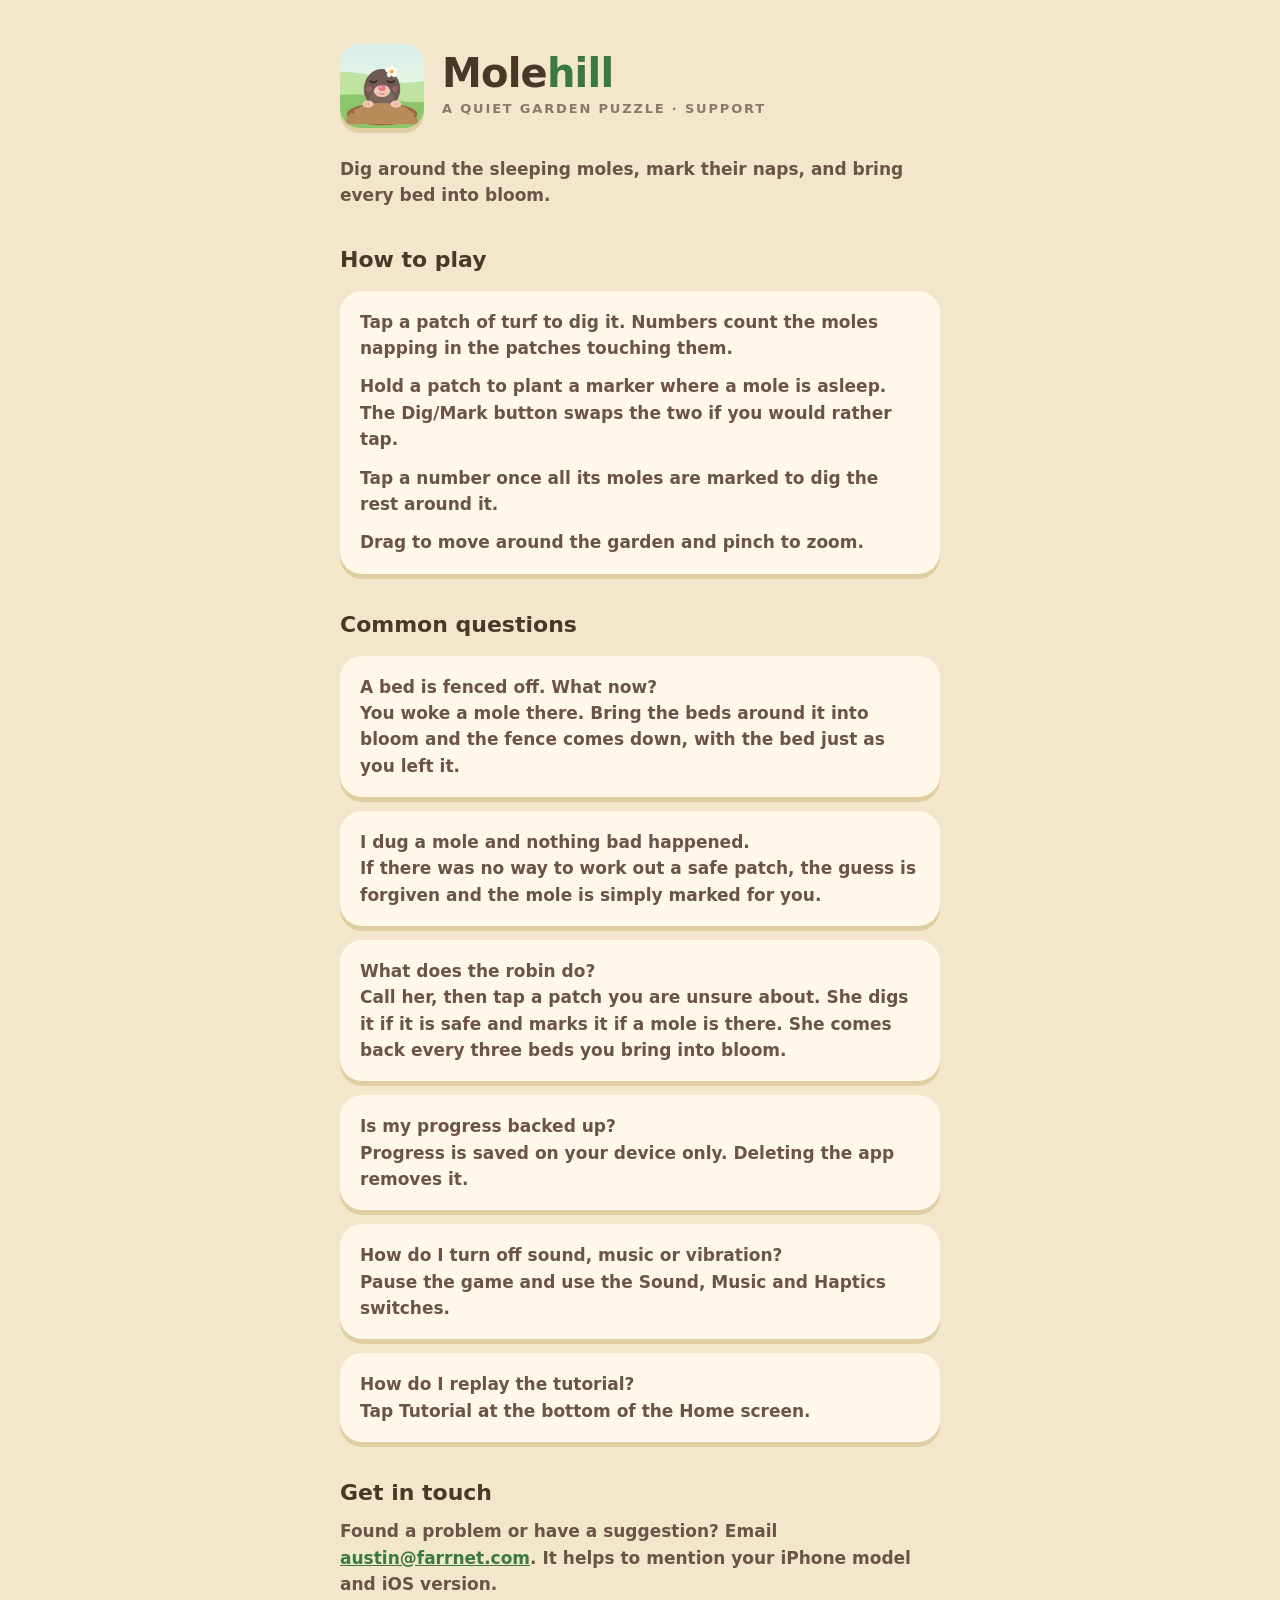
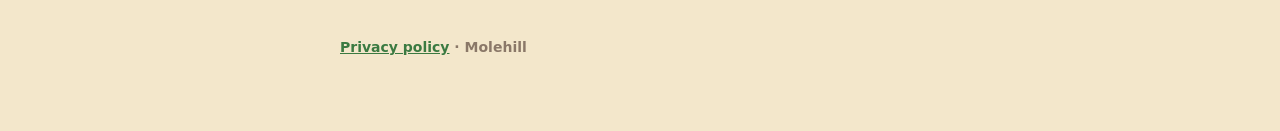
==== index.html @ 5e078b0b "Molehill support and privacy pages" ====
<!doctype html>
<html lang="en">
<head>
<meta charset="utf-8">
<meta name="viewport" content="width=device-width, initial-scale=1">
<title>Molehill – Support</title>
<link rel="stylesheet" href="style.css">
</head>
<body>
<main>
<header>
  <img src="icon.png" alt="Molehill app icon">
  <div><h1>Mole<span>hill</span></h1><p class="tag">A QUIET GARDEN PUZZLE · SUPPORT</p></div>
</header>

<p>Dig around the sleeping moles, mark their naps, and bring every bed into bloom.</p>

<h2>How to play</h2>
<div class="card">
  <p><strong>Tap</strong> a patch of turf to dig it. Numbers count the moles napping in the patches touching them.</p>
  <p><strong>Hold</strong> a patch to plant a marker where a mole is asleep. The Dig/Mark button swaps the two if you would rather tap.</p>
  <p><strong>Tap a number</strong> once all its moles are marked to dig the rest around it.</p>
  <p><strong>Drag</strong> to move around the garden and <strong>pinch</strong> to zoom.</p>
</div>

<h2>Common questions</h2>
<div class="card">
  <p><strong>A bed is fenced off. What now?</strong><br>You woke a mole there. Bring the beds around it into bloom and the fence comes down, with the bed just as you left it.</p>
</div>
<div class="card">
  <p><strong>I dug a mole and nothing bad happened.</strong><br>If there was no way to work out a safe patch, the guess is forgiven and the mole is simply marked for you.</p>
</div>
<div class="card">
  <p><strong>What does the robin do?</strong><br>Call her, then tap a patch you are unsure about. She digs it if it is safe and marks it if a mole is there. She comes back every three beds you bring into bloom.</p>
</div>
<div class="card">
  <p><strong>Is my progress backed up?</strong><br>Progress is saved on your device only. Deleting the app removes it.</p>
</div>
<div class="card">
  <p><strong>How do I turn off sound, music or vibration?</strong><br>Pause the game and use the Sound, Music and Haptics switches.</p>
</div>
<div class="card">
  <p><strong>How do I replay the tutorial?</strong><br>Tap Tutorial at the bottom of the Home screen.</p>
</div>

<h2>Get in touch</h2>
<p>Found a problem or have a suggestion? Email <a href="mailto:austin@farrnet.com">austin@farrnet.com</a>. It helps to mention your iPhone model and iOS version.</p>

<footer><a href="privacy.html">Privacy policy</a> · Molehill</footer>
</main>
</body>
</html>
---- style.css ----
:root { color-scheme: light; }
* { box-sizing: border-box; }
body { margin: 0; background: #F3E7CB; color: #4A3728; font: 600 17px/1.55 ui-rounded, "SF Pro Rounded", "Nunito", "Arial Rounded MT Bold", system-ui, sans-serif; }
main { max-width: 640px; margin: 0 auto; padding: 44px 20px 72px; }
header { display: flex; gap: 18px; align-items: center; margin-bottom: 28px; }
header img { width: 84px; height: 84px; border-radius: 20px; box-shadow: 0 5px 0 #E0CDA2; }
h1 { font-weight: 900; font-size: 40px; letter-spacing: -0.02em; line-height: 1; margin: 0; }
h1 span { color: #3A7A41; }
.tag { margin: 6px 0 0; font-size: 13px; font-weight: 800; letter-spacing: 0.14em; color: #8A7868; }
h2 { font-weight: 900; font-size: 22px; margin: 34px 0 8px; }
p, li { color: #6B5446; }
p { margin: 0 0 12px; }
a { color: #3A7A41; font-weight: 800; }
.card { background: #FFF8EA; border-radius: 22px; padding: 18px 20px; box-shadow: 0 5px 0 #E0CDA2; margin: 14px 0; }
.card p:last-child { margin-bottom: 0; }
footer { margin-top: 40px; font-size: 14px; color: #8A7868; }
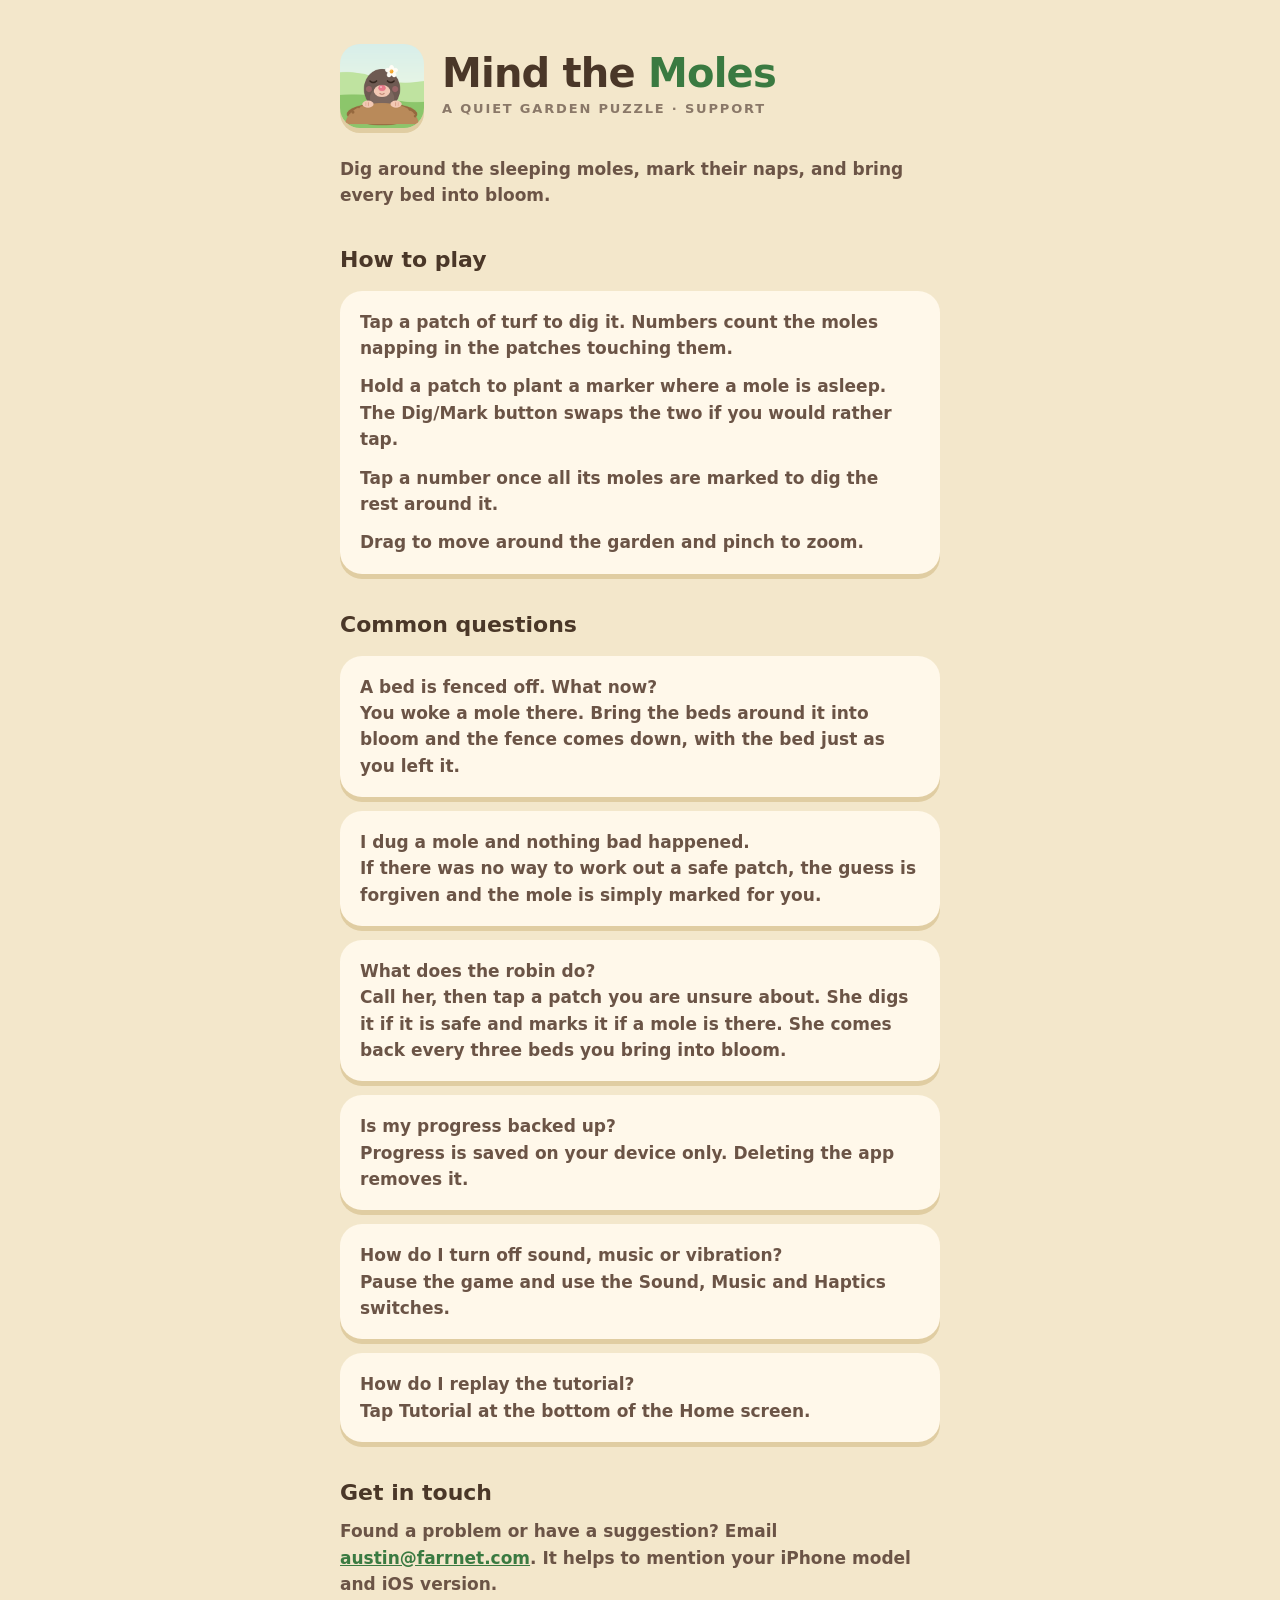
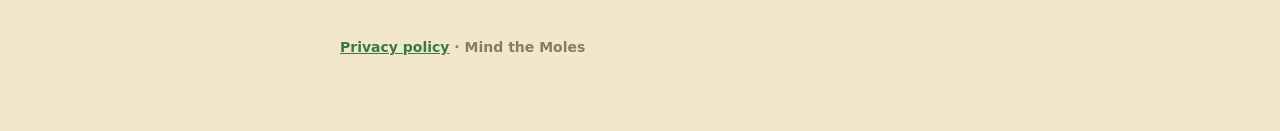
==== commit 3caf494e: "Rename to Mind the Moles" ====
--- a/index.html
+++ b/index.html
@@ -3,14 +3,14 @@
 <head>
 <meta charset="utf-8">
 <meta name="viewport" content="width=device-width, initial-scale=1">
-<title>Molehill – Support</title>
+<title>Mind the Moles – Support</title>
 <link rel="stylesheet" href="style.css">
 </head>
 <body>
 <main>
 <header>
-  <img src="icon.png" alt="Molehill app icon">
-  <div><h1>Mole<span>hill</span></h1><p class="tag">A QUIET GARDEN PUZZLE · SUPPORT</p></div>
+  <img src="icon.png" alt="Mind the Moles app icon">
+  <div><h1>Mind the <span>Moles</span></h1><p class="tag">A QUIET GARDEN PUZZLE · SUPPORT</p></div>
 </header>
 
 <p>Dig around the sleeping moles, mark their naps, and bring every bed into bloom.</p>
@@ -46,7 +46,7 @@
 <h2>Get in touch</h2>
 <p>Found a problem or have a suggestion? Email <a href="mailto:austin@farrnet.com">austin@farrnet.com</a>. It helps to mention your iPhone model and iOS version.</p>
 
-<footer><a href="privacy.html">Privacy policy</a> · Molehill</footer>
+<footer><a href="privacy.html">Privacy policy</a> · Mind the Moles</footer>
 </main>
 </body>
 </html>
